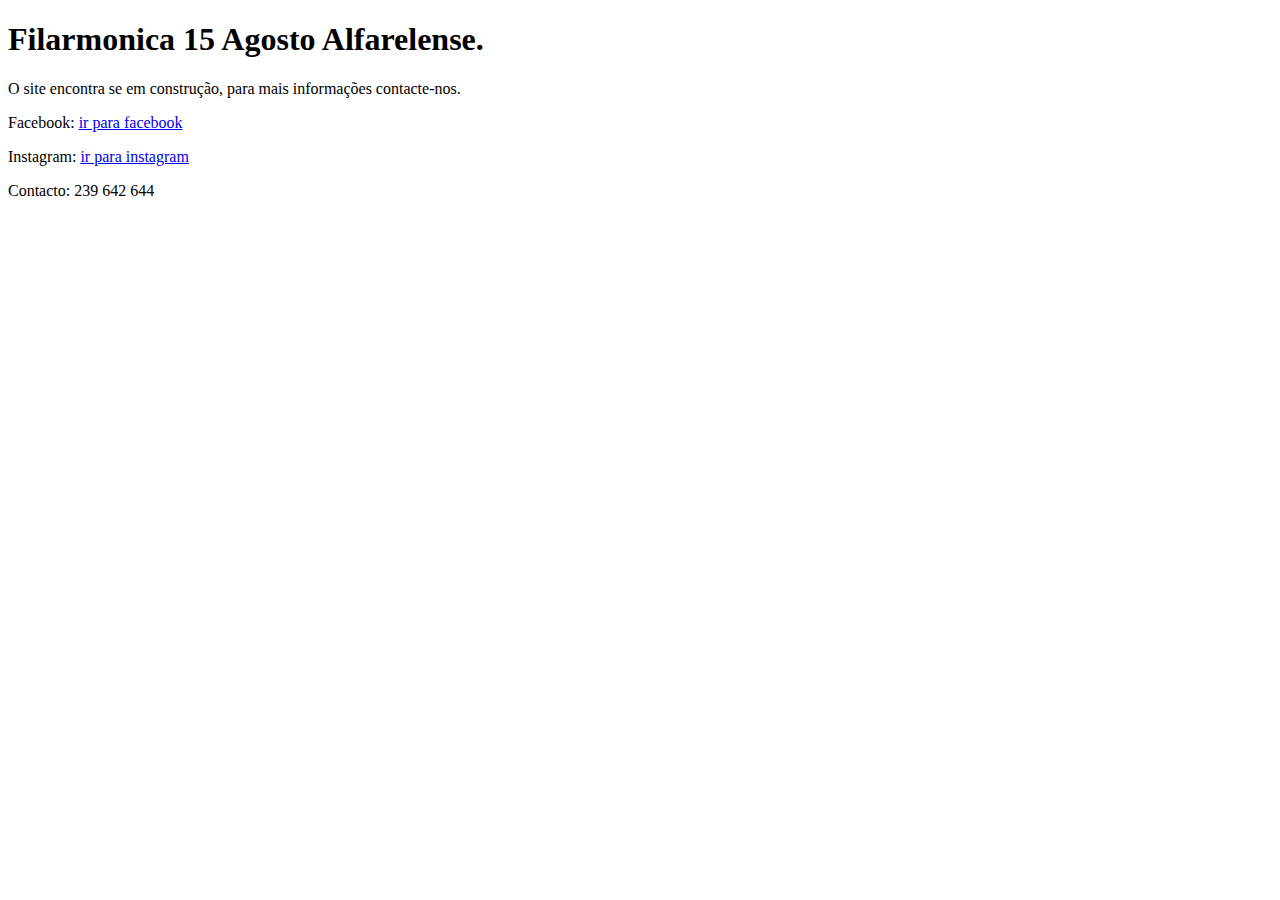
==== index.html @ 176d6acd "Update index.html" ====
<!DOCTYPE html>
<html>
<body>
<h1>Filarmonica 15 Agosto Alfarelense.</h1>
<p>O site encontra se em construção, para mais informações contacte-nos.</p>
<p></p>
<p>Facebook: <a href="https://www.facebook.com/F15AA" target="_self">ir para facebook</a></p>
<p>Instagram: <a href= "https://www.instagram.com/filarmonica15agostoalfarelense" target="_self">ir para instagram</a></p>
<p>Contacto: 239 642 644</p>
</body>
</html>
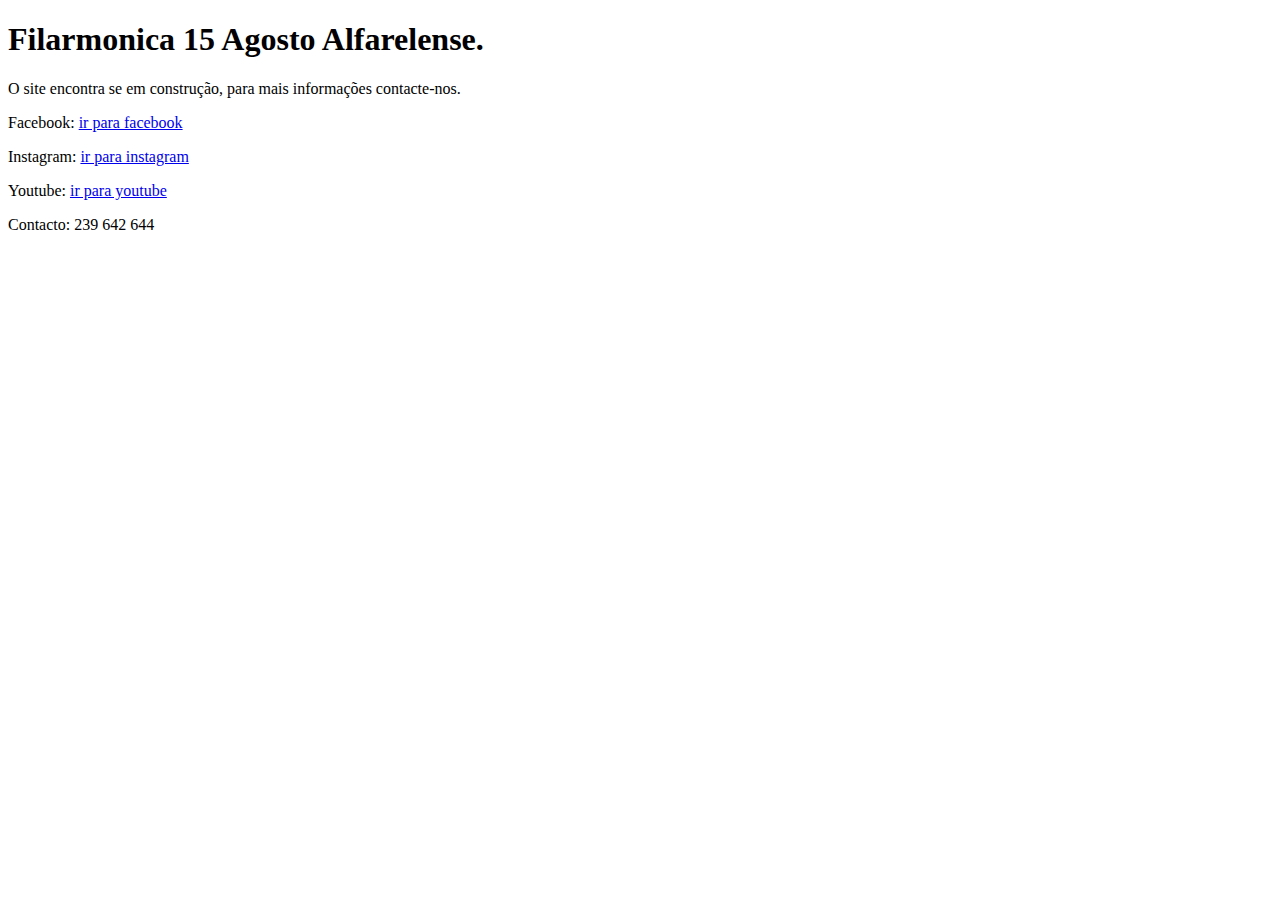
==== commit 8a2ffeab: "Update index.html" ====
--- a/index.html
+++ b/index.html
@@ -6,6 +6,7 @@
 <p></p>
 <p>Facebook: <a href="https://www.facebook.com/F15AA" target="_self">ir para facebook</a></p>
 <p>Instagram: <a href= "https://www.instagram.com/filarmonica15agostoalfarelense" target="_self">ir para instagram</a></p>
+<p>Youtube: <a href= "https://www.youtube.com/channel/UCuTvdpS-hu16JOE6LUbChKw" target="_self">ir para youtube</a></p>
 <p>Contacto: 239 642 644</p>
 </body>
 </html>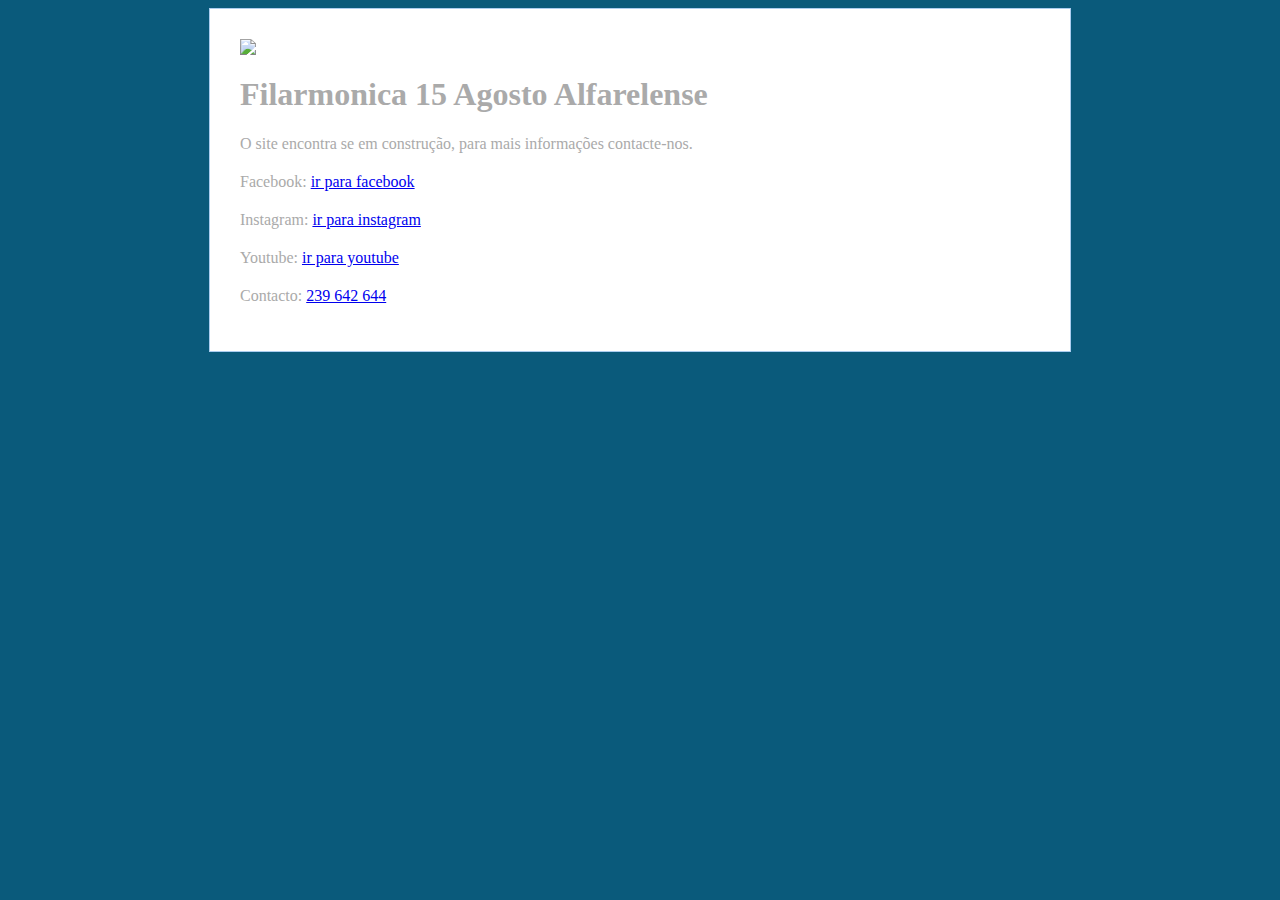
==== commit 9feff01c: "Update index.html" ====
--- a/index.html
+++ b/index.html
@@ -1,12 +1,58 @@
 <!DOCTYPE html>
+
 <html>
-<body>
-<h1>Filarmonica 15 Agosto Alfarelense.</h1>
-<p>O site encontra se em construção, para mais informações contacte-nos.</p>
-<p></p>
-<p>Facebook: <a href="https://www.facebook.com/F15AA" target="_self">ir para facebook</a></p>
-<p>Instagram: <a href= "https://www.instagram.com/filarmonica15agostoalfarelense" target="_self">ir para instagram</a></p>
-<p>Youtube: <a href= "https://www.youtube.com/channel/UCuTvdpS-hu16JOE6LUbChKw" target="_self">ir para youtube</a></p>
-<p>Contacto: 239 642 644</p>
-</body>
+	<head>
+		<meta http-equiv="Content-Type" content="text/html; charset=UTF-8">
+		<title>Filarmónica 15 de Agosto Alfarelense</title>
+		<style>
+			body{
+				background-color: #0a5a7b;
+			}
+
+			#Base{
+				width: 800px;
+				margin: 20px auto;
+				color: #aaaaaa;
+				background-color: #ffffff;
+				border:1px solid #abcdef; 
+				padding:30px; 
+				margin:0px auto;
+			}
+			
+			#cab{
+				float: left;
+			}
+			
+			h1{
+				float: left;
+
+			}
+
+			img{
+				float: left;
+				
+			}
+			
+			p{
+			text-align: justify;
+			margin-top: 20px;
+			}
+
+		</style>
+	</head>
+	<body>
+		<div id="Base">
+			<div id="cab" >
+				<img src="https://scontent-lis1-1.xx.fbcdn.net/v/t1.6435-9/241415270_4246354282148278_948002894700824013_n.jpg?_nc_cat=109&ccb=1-5&_nc_sid=e3f864&_nc_ohc=2CJKUDHSoQcAX8wFWsX&_nc_ht=scontent-lis1-1.xx&oh=d2b21a3b890ddbee6d92ccc8cae8b334&oe=615CCCC7" width="750">
+				<h1>Filarmonica 15 Agosto Alfarelense</h1>
+				<img src="https://scontent.fopo2-1.fna.fbcdn.net/v/t1.18169-9/10479709_692787920838283_4136813164010183348_n.jpg?_nc_cat=103&ccb=1-5&_nc_sid=09cbfe&_nc_ohc=R0WC56CFIAQAX_1MlWP&_nc_ht=scontent.fopo2-1.fna&oh=73fb363c456a7789998c1f45a066cf59&oe=615CC118" alt="" height="76">
+			</div>
+			
+			<p>O site encontra se em construção, para mais informações contacte-nos.</p>
+			<p>Facebook: <a href="https://www.facebook.com/F15AA" target="_self">ir para facebook</a></p>
+			<p>Instagram: <a href="https://www.instagram.com/filarmonica15agostoalfarelense" target="_self">ir para instagram</a></p>
+			<p>Youtube: <a href="https://www.youtube.com/channel/UCuTvdpS-hu16JOE6LUbChKw" target="_self">ir para youtube</a></p>
+			<p>Contacto: <a href="tel:+351239642644"> 239 642 644 </a></p>
+		</div>
+	</body>
 </html>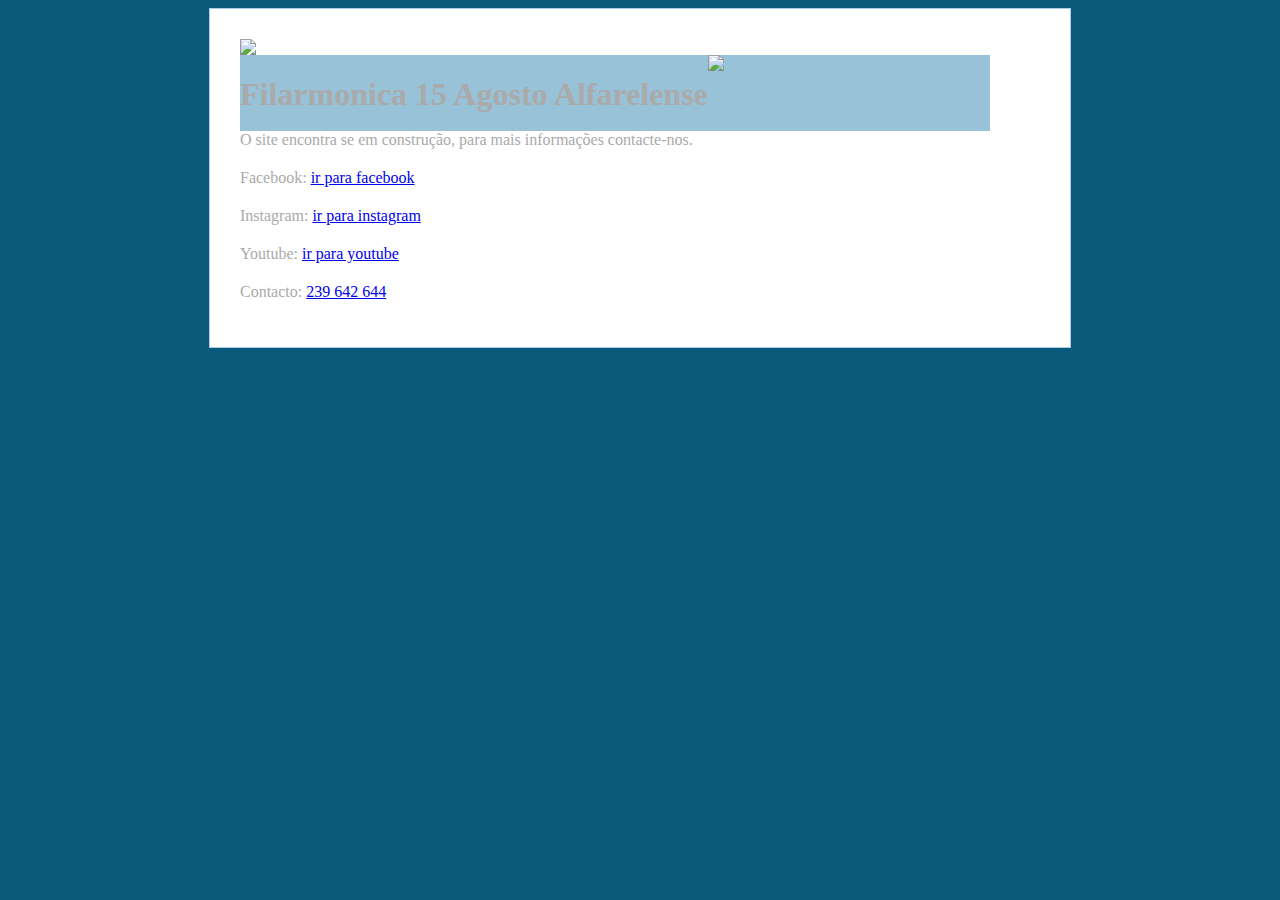
==== commit 06cbedb6: "Update index.html" ====
--- a/index.html
+++ b/index.html
@@ -21,6 +21,15 @@
 			
 			#cab{
 				float: left;
+								
+			}
+			
+			#lin{
+				width: 750px;
+				height: 76px;
+				background-color: #98c2d7;
+				float: left;
+				align: center;
 			}
 			
 			h1{
@@ -39,13 +48,19 @@
 			}
 
 		</style>
+		<script>
+		function inic(){
+			}
+		</script>
 	</head>
-	<body>
+	<body onload="inic()">
 		<div id="Base">
 			<div id="cab" >
-				<img src="https://scontent-lis1-1.xx.fbcdn.net/v/t1.6435-9/241415270_4246354282148278_948002894700824013_n.jpg?_nc_cat=109&ccb=1-5&_nc_sid=e3f864&_nc_ohc=2CJKUDHSoQcAX8wFWsX&_nc_ht=scontent-lis1-1.xx&oh=d2b21a3b890ddbee6d92ccc8cae8b334&oe=615CCCC7" width="750">
+				<img src="https://scontent.fopo2-1.fna.fbcdn.net/v/t1.15752-9/s2048x2048/241695767_1434591693575517_8334547935253846459_n.png?_nc_cat=101&ccb=1-5&_nc_sid=ae9488&_nc_ohc=15w28D4sGd4AX9B08Mj&_nc_ht=scontent.fopo2-1.fna&oh=6b35ebe85d7842ed02871d029f4c959c&oe=615E6E19" width="750">
+				<div id="lin">
 				<h1>Filarmonica 15 Agosto Alfarelense</h1>
-				<img src="https://scontent.fopo2-1.fna.fbcdn.net/v/t1.18169-9/10479709_692787920838283_4136813164010183348_n.jpg?_nc_cat=103&ccb=1-5&_nc_sid=09cbfe&_nc_ohc=R0WC56CFIAQAX_1MlWP&_nc_ht=scontent.fopo2-1.fna&oh=73fb363c456a7789998c1f45a066cf59&oe=615CC118" alt="" height="76">
+				<img src="https://scontent.xx.fbcdn.net/v/t1.15752-9/p403x403/57044216_415937505644756_781129945551208448_n.png?_nc_cat=105&ccb=1-5&_nc_sid=aee45a&_nc_ohc=RJlwrNNzDrsAX-UluVb&_nc_ad=z-m&_nc_cid=0&_nc_ht=scontent.xx&oh=49833d64470b1e199f37d886d306cd30&oe=6160516F" height="76">
+				</div>
 			</div>
 			
 			<p>O site encontra se em construção, para mais informações contacte-nos.</p>
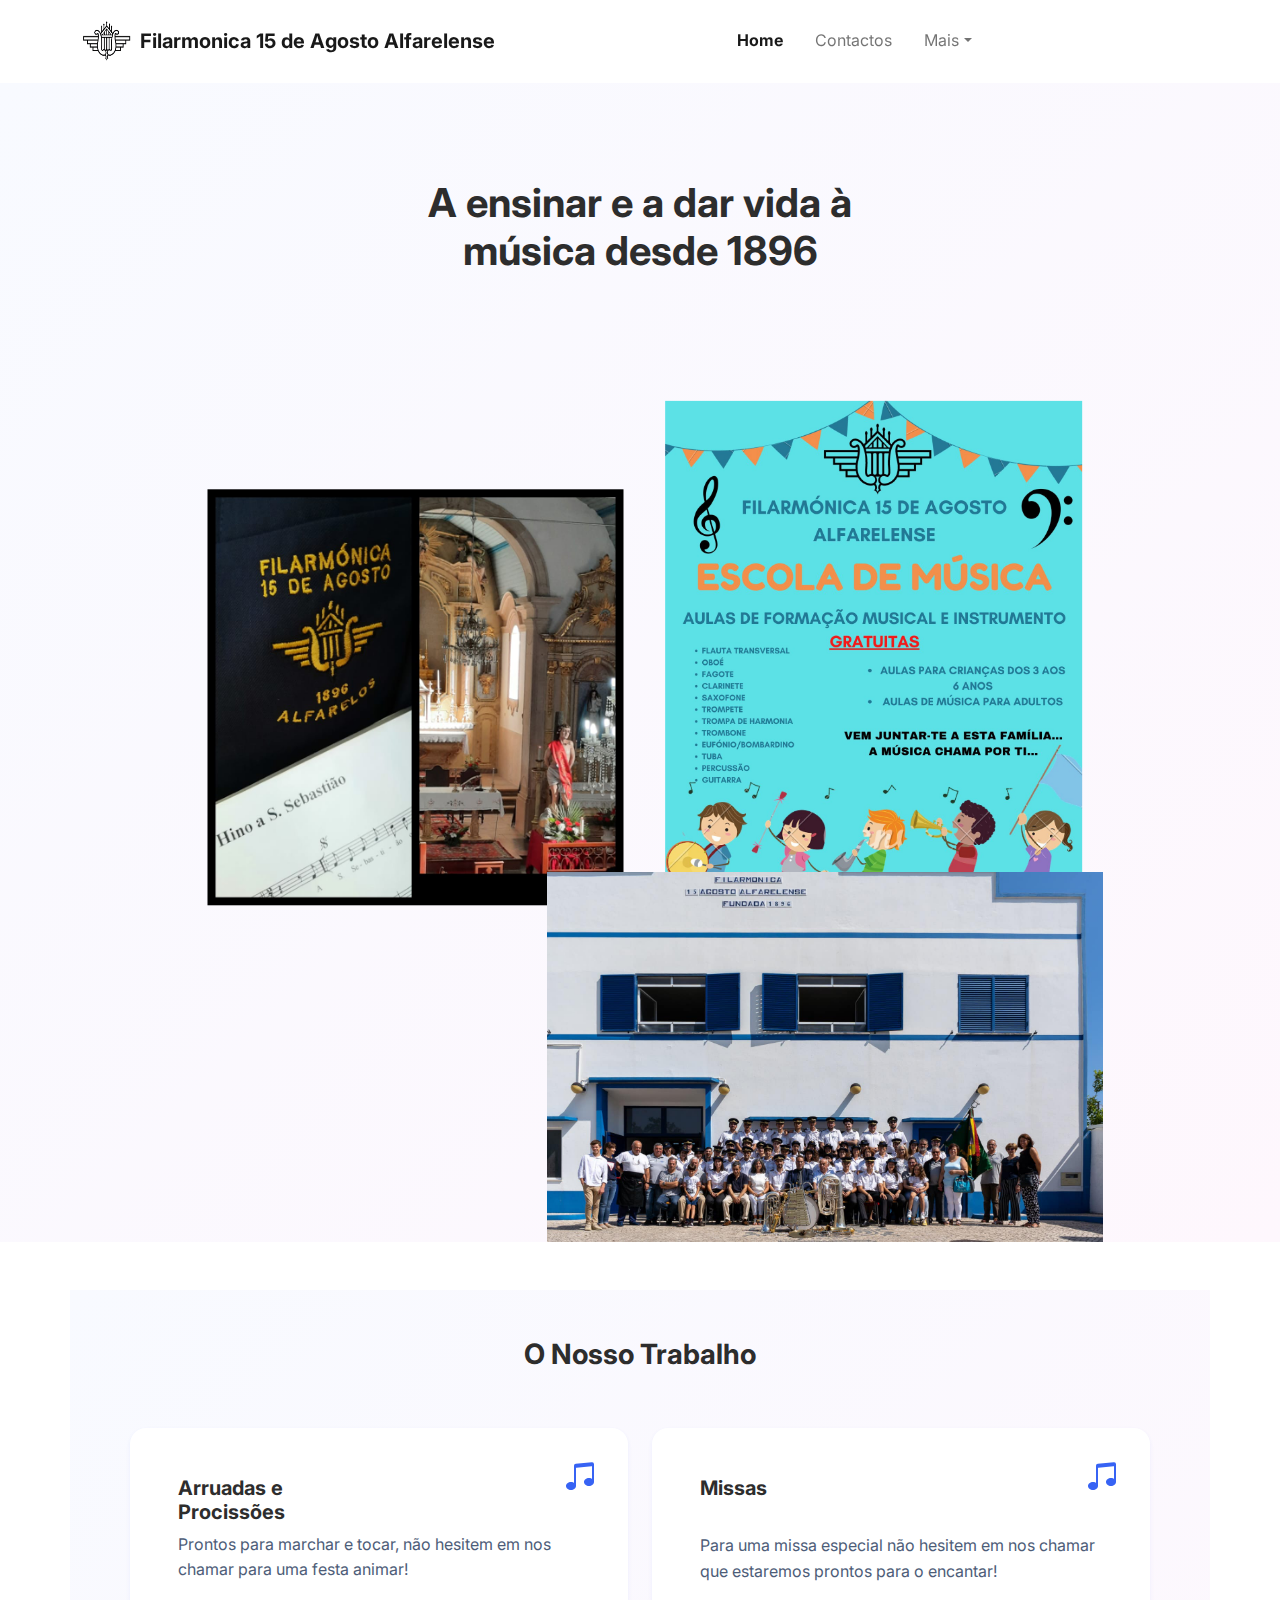
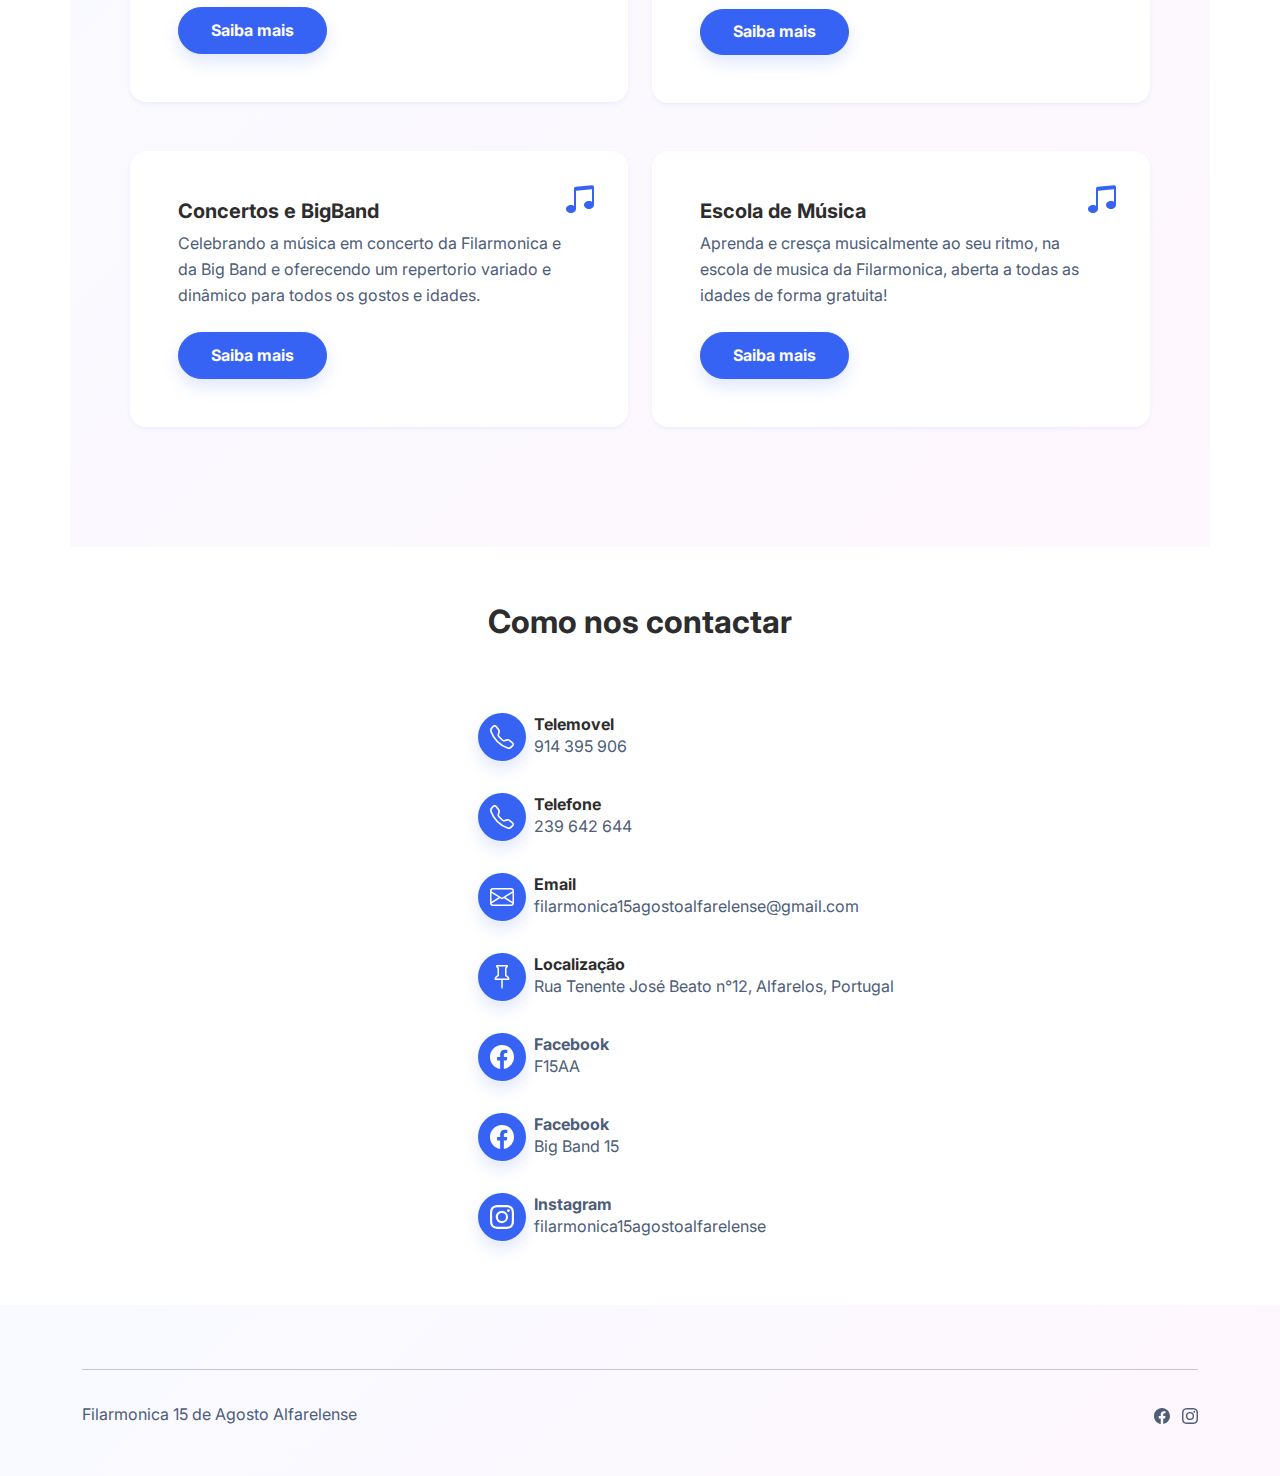
==== commit c2f754ef: "Update 1.0" ====
--- a/index.html
+++ b/index.html
@@ -1,73 +1,209 @@
 <!DOCTYPE html>
+<html lang="en">
 
-<html>
-	<head>
-		<meta http-equiv="Content-Type" content="text/html; charset=UTF-8">
-		<title>Filarmónica 15 de Agosto Alfarelense</title>
-		<style>
-			body{
-				background-color: #0a5a7b;
-			}
+<head>
+    <meta charset="utf-8">
+    <meta name="viewport" content="width=device-width, initial-scale=1.0, shrink-to-fit=no">
+    <title>Home - Filarmonica 15 de Agosto Alfarelense</title>
+    <link rel="stylesheet" href="assets/bootstrap/css/bootstrap.min.css">
+    <link rel="stylesheet" href="https://fonts.googleapis.com/css?family=Inter:300italic,400italic,600italic,700italic,800italic,400,300,600,700,800&amp;display=swap">
+    <link rel="stylesheet" href="assets/fonts/simple-line-icons.min.css">
+    <link rel="stylesheet" href="assets/css/Aux1.css">
+    <link rel="stylesheet" href="assets/css/Features-Image-icons.css">
+    <link rel="stylesheet" href="assets/css/Features-Image-images.css">
+    <link rel="stylesheet" href="assets/css/Section-of-Contacts.css">
+</head>
 
-			#Base{
-				width: 800px;
-				margin: 20px auto;
-				color: #aaaaaa;
-				background-color: #ffffff;
-				border:1px solid #abcdef; 
-				padding:30px; 
-				margin:0px auto;
-			}
-			
-			#cab{
-				float: left;
-								
-			}
-			
-			#lin{
-				width: 750px;
-				height: 76px;
-				background-color: #98c2d7;
-				float: left;
-				align: center;
-			}
-			
-			h1{
-				float: left;
+<body style="/*background: url(&quot;design.jpg&quot;);*/background-position: 0 -60px;">
+    <nav class="navbar navbar-light navbar-expand-md sticky-top navbar-shrink py-3" id="mainNav">
+        <div class="container"><a class="navbar-brand d-flex align-items-center" href="index.html"><img class="img-fluid" src="assets/img/logo_banda_sem_fundo.png" style="width: 50px;height: 40px;margin: 0px 8px 0px 0px;"><span>Filarmonica 15 de Agosto Alfarelense</span></a><button class="navbar-toggler" data-bs-toggle="collapse"><span class="visually-hidden">Toggle navigation</span><span class="navbar-toggler-icon"></span></button><div id="navcol-2" class="collapse navbar-collapse">
+    <ul class="navbar-nav mx-auto">
+        <li class="nav-item"><a class="nav-link active" href="index.html">Home</a></li>
+        <li class="nav-item"><a class="nav-link" href="contacts.html">Contactos</a></li>
+        <li class="nav-item dropdown"><a class="dropdown-toggle nav-link" aria-expanded="false" data-bs-toggle="dropdown" href="#">Mais</a>
+            <div class="dropdown-menu"><a class="dropdown-item" href="error.html">Escolas de Música</a><a class="dropdown-item" href="error.html">Concertos</a><a class="dropdown-item" href="error.html">Serviços</a></div>
+        </li>
+    </ul>
+</div></div>
+    </nav>
+    <header class="bg-primary-gradient">
+        <div class="container pt-4 pt-xl-5">
+            <div class="row pt-5">
+                <div class="col-md-8 col-xl-6 text-center text-md-start mx-auto">
+                    <div class="text-center">
+                        <h1 class="fw-bold">A ensinar e a dar vida à música desde 1896</h1>
+                    </div>
+                </div>
+                <div class="col-12 col-lg-10 mx-auto">
+                    <div class="position-relative" style="display: flex;flex-wrap: wrap;justify-content: flex-end;">
+                        <div style="position: relative;flex: 0 0 45%;transform: translate3d(-15%, 35%, 0);"><img class="img-fluid" src="assets/img/Imagem_talvez.jpg"></div>
+                        <div style="position: relative;flex: 0 0 45%;transform: translate3d(-5%, 20%, 0);background: url(&quot;https://cdn.bootstrapstudio.io/placeholders/1400x800.png&quot;);"><img class="img-fluid" src="assets/img/escola_de_musica.jpg"></div>
+                        <div style="position: relative;flex: 0 0 60%;transform: translate3d(0, 0%, 0);"><img class="img-fluid" src="assets/img/foto_completa.jpg"></div>
+                    </div>
+                </div>
+            </div>
+        </div>
+    </header>
+    <section class="py-5" style="margin-bottom: -48px;"></section>
+    <section>
+        <div class="container bg-primary-gradient py-5">
+            <div class="row">
+                <div class="col-md-8 col-xl-6 text-center mx-auto">
+                    <h3 class="fw-bold">O Nosso Trabalho</h3>
+                </div>
+            </div>
+            <div class="py-5 p-lg-5">
+                <div class="row row-cols-1 row-cols-md-2">
+                    <div class="col mb-5">
+                        <div class="card shadow-sm">
+                            <div class="card-body px-4 py-5 px-md-5">
+                                <div class="bs-icon-lg d-flex justify-content-center align-items-center mb-3 bs-icon" style="top: 1rem;right: 1rem;position: absolute;width: 64px;height: 64px;"><svg xmlns="http://www.w3.org/2000/svg" width="1em" height="1em" fill="currentColor" viewBox="0 0 16 16" class="bi bi-music-note-beamed" style="width: 32px;height: 32px;">
+                                        <path d="M6 13c0 1.105-1.12 2-2.5 2S1 14.105 1 13c0-1.104 1.12-2 2.5-2s2.5.896 2.5 2zm9-2c0 1.105-1.12 2-2.5 2s-2.5-.895-2.5-2 1.12-2 2.5-2 2.5.895 2.5 2z"></path>
+                                        <path fill-rule="evenodd" d="M14 11V2h1v9h-1zM6 3v10H5V3h1z"></path>
+                                        <path d="M5 2.905a1 1 0 0 1 .9-.995l8-.8a1 1 0 0 1 1.1.995V3L5 4V2.905z"></path>
+                                    </svg></div>
+                                <h5 class="fw-bold card-title">Arruadas e<br>Procissões</h5>
+                                <p class="text-muted card-text mb-4">Prontos para marchar e tocar, não hesitem em nos chamar para uma festa animar!</p><a class="btn btn-primary shadow" role="button" href="error.html">Saiba mais</a>
+                            </div>
+                        </div>
+                    </div>
+                    <div class="col mb-5">
+                        <div class="card shadow-sm">
+                            <div class="card-body px-4 py-5 px-md-5">
+                                <div class="bs-icon-lg d-flex justify-content-center align-items-center mb-3 bs-icon" style="top: 1rem;right: 1rem;position: absolute;width: 64px;height: 64px;"><svg xmlns="http://www.w3.org/2000/svg" width="1em" height="1em" fill="currentColor" viewBox="0 0 16 16" class="bi bi-music-note-beamed" style="width: 32px;height: 32px;">
+                                        <path d="M6 13c0 1.105-1.12 2-2.5 2S1 14.105 1 13c0-1.104 1.12-2 2.5-2s2.5.896 2.5 2zm9-2c0 1.105-1.12 2-2.5 2s-2.5-.895-2.5-2 1.12-2 2.5-2 2.5.895 2.5 2z"></path>
+                                        <path fill-rule="evenodd" d="M14 11V2h1v9h-1zM6 3v10H5V3h1z"></path>
+                                        <path d="M5 2.905a1 1 0 0 1 .9-.995l8-.8a1 1 0 0 1 1.1.995V3L5 4V2.905z"></path>
+                                    </svg></div>
+                                <h5 class="fw-bold card-title">Missas</h5>
+                                <p class="text-muted card-text mb-4"><br>Para uma missa especial não hesitem em nos chamar que estaremos prontos para o encantar!<br></p><a class="btn btn-primary shadow" role="button" href="error.html">Saiba mais</a>
+                            </div>
+                        </div>
+                    </div>
+                    <div class="col mb-4">
+                        <div class="card shadow-sm">
+                            <div class="card-body px-4 py-5 px-md-5">
+                                <div class="bs-icon-lg d-flex justify-content-center align-items-center mb-3 bs-icon" style="top: 1rem;right: 1rem;position: absolute;width: 64px;height: 64px;"><svg xmlns="http://www.w3.org/2000/svg" width="1em" height="1em" fill="currentColor" viewBox="0 0 16 16" class="bi bi-music-note-beamed" style="width: 32px;height: 32px;">
+                                        <path d="M6 13c0 1.105-1.12 2-2.5 2S1 14.105 1 13c0-1.104 1.12-2 2.5-2s2.5.896 2.5 2zm9-2c0 1.105-1.12 2-2.5 2s-2.5-.895-2.5-2 1.12-2 2.5-2 2.5.895 2.5 2z"></path>
+                                        <path fill-rule="evenodd" d="M14 11V2h1v9h-1zM6 3v10H5V3h1z"></path>
+                                        <path d="M5 2.905a1 1 0 0 1 .9-.995l8-.8a1 1 0 0 1 1.1.995V3L5 4V2.905z"></path>
+                                    </svg></div>
+                                <h5 class="fw-bold card-title">Concertos e BigBand</h5>
+                                <p class="text-muted card-text mb-4">Celebrando a música em concerto da Filarmonica e da Big Band e oferecendo um repertorio variado e dinâmico para todos os gostos e idades.<br></p><a class="btn btn-primary shadow" role="button" href="error.html">Saiba mais</a>
+                            </div>
+                        </div>
+                    </div>
+                    <div class="col mb-4">
+                        <div class="card shadow-sm">
+                            <div class="card-body px-4 py-5 px-md-5">
+                                <div class="bs-icon-lg d-flex justify-content-center align-items-center mb-3 bs-icon" style="top: 1rem;right: 1rem;position: absolute;width: 64px;height: 64px;"><svg xmlns="http://www.w3.org/2000/svg" width="1em" height="1em" fill="currentColor" viewBox="0 0 16 16" class="bi bi-music-note-beamed" style="width: 32px;height: 32px;">
+                                        <path d="M6 13c0 1.105-1.12 2-2.5 2S1 14.105 1 13c0-1.104 1.12-2 2.5-2s2.5.896 2.5 2zm9-2c0 1.105-1.12 2-2.5 2s-2.5-.895-2.5-2 1.12-2 2.5-2 2.5.895 2.5 2z"></path>
+                                        <path fill-rule="evenodd" d="M14 11V2h1v9h-1zM6 3v10H5V3h1z"></path>
+                                        <path d="M5 2.905a1 1 0 0 1 .9-.995l8-.8a1 1 0 0 1 1.1.995V3L5 4V2.905z"></path>
+                                    </svg></div>
+                                <h5 class="fw-bold card-title">Escola de Música</h5>
+                                <p class="text-muted card-text mb-4">Aprenda e cresça musicalmente ao seu ritmo, na escola de musica da Filarmonica, aberta a todas as idades de forma gratuita!<br></p><a class="btn btn-primary shadow" role="button" href="error.html">Saiba mais</a>
+                            </div>
+                        </div>
+                    </div>
+                </div>
+            </div>
+        </div>
+    </section>
+    <section class="py-5">
+        <div class="container">
+            <div class="row mb-5">
+                <div class="col-md-8 col-xl-6 text-center mx-auto">
+                    <p class="fw-bold text-success mb-2"></p>
+                    <h2 class="fw-bold">Como nos contactar</h2>
+                </div>
+            </div>
+            <div class="row d-flex justify-content-center">
+                <div class="col-md-4 col-xl-4 d-flex justify-content-center justify-content-xl-start">
+                    <div class="d-flex flex-wrap flex-md-column justify-content-md-start align-items-md-start h-100" style="min-width: 353.6px;">
+                        <div class="d-flex align-items-center p-3">
+                            <div class="bs-icon-md bs-icon-circle bs-icon-primary shadow d-flex flex-shrink-0 justify-content-center align-items-center d-inline-block bs-icon bs-icon-md"><svg xmlns="http://www.w3.org/2000/svg" width="1em" height="1em" fill="currentColor" viewBox="0 0 16 16" class="bi bi-telephone">
+                                    <path d="M3.654 1.328a.678.678 0 0 0-1.015-.063L1.605 2.3c-.483.484-.661 1.169-.45 1.77a17.568 17.568 0 0 0 4.168 6.608 17.569 17.569 0 0 0 6.608 4.168c.601.211 1.286.033 1.77-.45l1.034-1.034a.678.678 0 0 0-.063-1.015l-2.307-1.794a.678.678 0 0 0-.58-.122l-2.19.547a1.745 1.745 0 0 1-1.657-.459L5.482 8.062a1.745 1.745 0 0 1-.46-1.657l.548-2.19a.678.678 0 0 0-.122-.58L3.654 1.328zM1.884.511a1.745 1.745 0 0 1 2.612.163L6.29 2.98c.329.423.445.974.315 1.494l-.547 2.19a.678.678 0 0 0 .178.643l2.457 2.457a.678.678 0 0 0 .644.178l2.189-.547a1.745 1.745 0 0 1 1.494.315l2.306 1.794c.829.645.905 1.87.163 2.611l-1.034 1.034c-.74.74-1.846 1.065-2.877.702a18.634 18.634 0 0 1-7.01-4.42 18.634 18.634 0 0 1-4.42-7.009c-.362-1.03-.037-2.137.703-2.877L1.885.511z"></path>
+                                </svg></div>
+                            <div class="px-2">
+                                <h6 class="fw-bold mb-0">Telemovel</h6>
+                                <p class="text-muted mb-0">914 395 906</p>
+                            </div>
+                        </div>
+                        <div class="d-flex align-items-center p-3">
+                            <div class="bs-icon-md bs-icon-circle bs-icon-primary shadow d-flex flex-shrink-0 justify-content-center align-items-center d-inline-block bs-icon bs-icon-md"><svg xmlns="http://www.w3.org/2000/svg" width="1em" height="1em" fill="currentColor" viewBox="0 0 16 16" class="bi bi-telephone">
+                                    <path d="M3.654 1.328a.678.678 0 0 0-1.015-.063L1.605 2.3c-.483.484-.661 1.169-.45 1.77a17.568 17.568 0 0 0 4.168 6.608 17.569 17.569 0 0 0 6.608 4.168c.601.211 1.286.033 1.77-.45l1.034-1.034a.678.678 0 0 0-.063-1.015l-2.307-1.794a.678.678 0 0 0-.58-.122l-2.19.547a1.745 1.745 0 0 1-1.657-.459L5.482 8.062a1.745 1.745 0 0 1-.46-1.657l.548-2.19a.678.678 0 0 0-.122-.58L3.654 1.328zM1.884.511a1.745 1.745 0 0 1 2.612.163L6.29 2.98c.329.423.445.974.315 1.494l-.547 2.19a.678.678 0 0 0 .178.643l2.457 2.457a.678.678 0 0 0 .644.178l2.189-.547a1.745 1.745 0 0 1 1.494.315l2.306 1.794c.829.645.905 1.87.163 2.611l-1.034 1.034c-.74.74-1.846 1.065-2.877.702a18.634 18.634 0 0 1-7.01-4.42 18.634 18.634 0 0 1-4.42-7.009c-.362-1.03-.037-2.137.703-2.877L1.885.511z"></path>
+                                </svg></div>
+                            <div class="px-2">
+                                <h6 class="fw-bold mb-0">Telefone</h6>
+                                <p class="text-muted mb-0">239 642 644<br></p>
+                            </div>
+                        </div>
+                        <div class="d-flex align-items-center p-3">
+                            <div class="bs-icon-md bs-icon-circle bs-icon-primary shadow d-flex flex-shrink-0 justify-content-center align-items-center d-inline-block bs-icon bs-icon-md"><svg xmlns="http://www.w3.org/2000/svg" width="1em" height="1em" fill="currentColor" viewBox="0 0 16 16" class="bi bi-envelope">
+                                    <path fill-rule="evenodd" d="M0 4a2 2 0 0 1 2-2h12a2 2 0 0 1 2 2v8a2 2 0 0 1-2 2H2a2 2 0 0 1-2-2V4Zm2-1a1 1 0 0 0-1 1v.217l7 4.2 7-4.2V4a1 1 0 0 0-1-1H2Zm13 2.383-4.708 2.825L15 11.105V5.383Zm-.034 6.876-5.64-3.471L8 9.583l-1.326-.795-5.64 3.47A1 1 0 0 0 2 13h12a1 1 0 0 0 .966-.741ZM1 11.105l4.708-2.897L1 5.383v5.722Z"></path>
+                                </svg></div>
+                            <div class="px-2">
+                                <h6 class="fw-bold mb-0">Email</h6>
+                                <p class="text-muted mb-0">filarmonica15agostoalfarelense@gmail.com</p>
+                            </div>
+                        </div>
+                        <div class="d-flex align-items-center p-3">
+                            <div class="bs-icon-md bs-icon-circle bs-icon-primary shadow d-flex flex-shrink-0 justify-content-center align-items-center d-inline-block bs-icon bs-icon-md"><svg xmlns="http://www.w3.org/2000/svg" width="1em" height="1em" fill="currentColor" viewBox="0 0 16 16" class="bi bi-pin">
+                                    <path d="M4.146.146A.5.5 0 0 1 4.5 0h7a.5.5 0 0 1 .5.5c0 .68-.342 1.174-.646 1.479-.126.125-.25.224-.354.298v4.431l.078.048c.203.127.476.314.751.555C12.36 7.775 13 8.527 13 9.5a.5.5 0 0 1-.5.5h-4v4.5c0 .276-.224 1.5-.5 1.5s-.5-1.224-.5-1.5V10h-4a.5.5 0 0 1-.5-.5c0-.973.64-1.725 1.17-2.189A5.921 5.921 0 0 1 5 6.708V2.277a2.77 2.77 0 0 1-.354-.298C4.342 1.674 4 1.179 4 .5a.5.5 0 0 1 .146-.354zm1.58 1.408-.002-.001.002.001zm-.002-.001.002.001A.5.5 0 0 1 6 2v5a.5.5 0 0 1-.276.447h-.002l-.012.007-.054.03a4.922 4.922 0 0 0-.827.58c-.318.278-.585.596-.725.936h7.792c-.14-.34-.407-.658-.725-.936a4.915 4.915 0 0 0-.881-.61l-.012-.006h-.002A.5.5 0 0 1 10 7V2a.5.5 0 0 1 .295-.458 1.775 1.775 0 0 0 .351-.271c.08-.08.155-.17.214-.271H5.14c.06.1.133.191.214.271a1.78 1.78 0 0 0 .37.282z"></path>
+                                </svg></div>
+                            <div class="px-2">
+                                <h6 class="fw-bold mb-0">Localização</h6>
+                                <p class="text-nowrap text-muted mb-0">Rua Tenente José Beato n°12, Alfarelos, Portugal<br></p>
+                            </div>
+                        </div><a href="https://www.facebook.com/F15AA"><div class="d-flex align-items-center p-3">
+    <div class="bs-icon-md bs-icon-circle bs-icon-primary shadow d-flex flex-shrink-0 justify-content-center align-items-center d-inline-block bs-icon bs-icon-md"><svg class="bi bi-facebook" xmlns="http://www.w3.org/2000/svg" width="1em" height="1em" fill="currentColor" viewBox="0 0 16 16">
+            <path d="M16 8.049c0-4.446-3.582-8.05-8-8.05C3.58 0-.002 3.603-.002 8.05c0 4.017 2.926 7.347 6.75 7.951v-5.625h-2.03V8.05H6.75V6.275c0-2.017 1.195-3.131 3.022-3.131.876 0 1.791.157 1.791.157v1.98h-1.009c-.993 0-1.303.621-1.303 1.258v1.51h2.218l-.354 2.326H9.25V16c3.824-.604 6.75-3.934 6.75-7.951z"></path>
+        </svg></div>
+    <div class="px-2">
+        <h6 class="fw-bold mb-0">Facebook</h6>
+        <p class="text-nowrap text-muted mb-0">F15AA<br /></p>
+    </div>
+</div></a><a href="https://www.facebook.com/Bband15"><div class="d-flex align-items-center p-3">
+    <div class="bs-icon-md bs-icon-circle bs-icon-primary shadow d-flex flex-shrink-0 justify-content-center align-items-center d-inline-block bs-icon bs-icon-md"><svg class="bi bi-facebook" xmlns="http://www.w3.org/2000/svg" width="1em" height="1em" fill="currentColor" viewBox="0 0 16 16">
+            <path d="M16 8.049c0-4.446-3.582-8.05-8-8.05C3.58 0-.002 3.603-.002 8.05c0 4.017 2.926 7.347 6.75 7.951v-5.625h-2.03V8.05H6.75V6.275c0-2.017 1.195-3.131 3.022-3.131.876 0 1.791.157 1.791.157v1.98h-1.009c-.993 0-1.303.621-1.303 1.258v1.51h2.218l-.354 2.326H9.25V16c3.824-.604 6.75-3.934 6.75-7.951z"></path>
+        </svg></div>
+    <div class="px-2">
+        <h6 class="fw-bold mb-0">Facebook</h6>
+        <p class="text-nowrap text-muted mb-0">Big Band 15<br /></p>
+    </div>
+</div></a><a href= "https://www.instagram.com/filarmonica15agostoalfarelense/"><div class="d-flex align-items-center p-3">
+    <div class="bs-icon-md bs-icon-circle bs-icon-primary shadow d-flex flex-shrink-0 justify-content-center align-items-center d-inline-block bs-icon bs-icon-md"><svg class="bi bi-instagram" xmlns="http://www.w3.org/2000/svg" width="1em" height="1em" fill="currentColor" viewBox="0 0 16 16">
+            <path d="M8 0C5.829 0 5.556.01 4.703.048 3.85.088 3.269.222 2.76.42a3.917 3.917 0 0 0-1.417.923A3.927 3.927 0 0 0 .42 2.76C.222 3.268.087 3.85.048 4.7.01 5.555 0 5.827 0 8.001c0 2.172.01 2.444.048 3.297.04.852.174 1.433.372 1.942.205.526.478.972.923 1.417.444.445.89.719 1.416.923.51.198 1.09.333 1.942.372C5.555 15.99 5.827 16 8 16s2.444-.01 3.298-.048c.851-.04 1.434-.174 1.943-.372a3.916 3.916 0 0 0 1.416-.923c.445-.445.718-.891.923-1.417.197-.509.332-1.09.372-1.942C15.99 10.445 16 10.173 16 8s-.01-2.445-.048-3.299c-.04-.851-.175-1.433-.372-1.941a3.926 3.926 0 0 0-.923-1.417A3.911 3.911 0 0 0 13.24.42c-.51-.198-1.092-.333-1.943-.372C10.443.01 10.172 0 7.998 0h.003zm-.717 1.442h.718c2.136 0 2.389.007 3.232.046.78.035 1.204.166 1.486.275.373.145.64.319.92.599.28.28.453.546.598.92.11.281.24.705.275 1.485.039.843.047 1.096.047 3.231s-.008 2.389-.047 3.232c-.035.78-.166 1.203-.275 1.485a2.47 2.47 0 0 1-.599.919c-.28.28-.546.453-.92.598-.28.11-.704.24-1.485.276-.843.038-1.096.047-3.232.047s-2.39-.009-3.233-.047c-.78-.036-1.203-.166-1.485-.276a2.478 2.478 0 0 1-.92-.598 2.48 2.48 0 0 1-.6-.92c-.109-.281-.24-.705-.275-1.485-.038-.843-.046-1.096-.046-3.233 0-2.136.008-2.388.046-3.231.036-.78.166-1.204.276-1.486.145-.373.319-.64.599-.92.28-.28.546-.453.92-.598.282-.11.705-.24 1.485-.276.738-.034 1.024-.044 2.515-.045v.002zm4.988 1.328a.96.96 0 1 0 0 1.92.96.96 0 0 0 0-1.92zm-4.27 1.122a4.109 4.109 0 1 0 0 8.217 4.109 4.109 0 0 0 0-8.217zm0 1.441a2.667 2.667 0 1 1 0 5.334 2.667 2.667 0 0 1 0-5.334z"></path>
+        </svg></div>
+    <div class="px-2">
+        <h6 class="fw-bold mb-0">Instagram</h6>
+        <p class="text-nowrap text-muted mb-0">filarmonica15agostoalfarelense<br /></p>
+        </div>
+</div></a>
+                    </div>
+                </div>
+            </div>
+        </div>
+    </section>
+    <footer class="bg-primary-gradient">
+        <div class="container py-4 py-lg-5">
+            <hr>
+            <div class="text-muted d-flex justify-content-between align-items-center pt-3">
+                <p class="mb-0">Filarmonica 15 de Agosto Alfarelense</p><ul class="list-inline mb-0">
+    <li class="list-inline-item"><a href = "https://www.facebook.com/F15AA"><svg class="bi bi-facebook" xmlns="http://www.w3.org/2000/svg" width="1em" height="1em" fill="currentColor" viewBox="0 0 16 16">
+            <path d="M16 8.049c0-4.446-3.582-8.05-8-8.05C3.58 0-.002 3.603-.002 8.05c0 4.017 2.926 7.347 6.75 7.951v-5.625h-2.03V8.05H6.75V6.275c0-2.017 1.195-3.131 3.022-3.131.876 0 1.791.157 1.791.157v1.98h-1.009c-.993 0-1.303.621-1.303 1.258v1.51h2.218l-.354 2.326H9.25V16c3.824-.604 6.75-3.934 6.75-7.951z"></path>
+        </svg></a></li>
+    <li class="list-inline-item"><a href = "https://www.instagram.com/filarmonica15agostoalfarelense/"><svg class="bi bi-instagram" xmlns="http://www.w3.org/2000/svg" width="1em" height="1em" fill="currentColor" viewBox="0 0 16 16">
+            <path d="M8 0C5.829 0 5.556.01 4.703.048 3.85.088 3.269.222 2.76.42a3.917 3.917 0 0 0-1.417.923A3.927 3.927 0 0 0 .42 2.76C.222 3.268.087 3.85.048 4.7.01 5.555 0 5.827 0 8.001c0 2.172.01 2.444.048 3.297.04.852.174 1.433.372 1.942.205.526.478.972.923 1.417.444.445.89.719 1.416.923.51.198 1.09.333 1.942.372C5.555 15.99 5.827 16 8 16s2.444-.01 3.298-.048c.851-.04 1.434-.174 1.943-.372a3.916 3.916 0 0 0 1.416-.923c.445-.445.718-.891.923-1.417.197-.509.332-1.09.372-1.942C15.99 10.445 16 10.173 16 8s-.01-2.445-.048-3.299c-.04-.851-.175-1.433-.372-1.941a3.926 3.926 0 0 0-.923-1.417A3.911 3.911 0 0 0 13.24.42c-.51-.198-1.092-.333-1.943-.372C10.443.01 10.172 0 7.998 0h.003zm-.717 1.442h.718c2.136 0 2.389.007 3.232.046.78.035 1.204.166 1.486.275.373.145.64.319.92.599.28.28.453.546.598.92.11.281.24.705.275 1.485.039.843.047 1.096.047 3.231s-.008 2.389-.047 3.232c-.035.78-.166 1.203-.275 1.485a2.47 2.47 0 0 1-.599.919c-.28.28-.546.453-.92.598-.28.11-.704.24-1.485.276-.843.038-1.096.047-3.232.047s-2.39-.009-3.233-.047c-.78-.036-1.203-.166-1.485-.276a2.478 2.478 0 0 1-.92-.598 2.48 2.48 0 0 1-.6-.92c-.109-.281-.24-.705-.275-1.485-.038-.843-.046-1.096-.046-3.233 0-2.136.008-2.388.046-3.231.036-.78.166-1.204.276-1.486.145-.373.319-.64.599-.92.28-.28.546-.453.92-.598.282-.11.705-.24 1.485-.276.738-.034 1.024-.044 2.515-.045v.002zm4.988 1.328a.96.96 0 1 0 0 1.92.96.96 0 0 0 0-1.92zm-4.27 1.122a4.109 4.109 0 1 0 0 8.217 4.109 4.109 0 0 0 0-8.217zm0 1.441a2.667 2.667 0 1 1 0 5.334 2.667 2.667 0 0 1 0-5.334z"></path>
+        </svg></a></li>
+</ul>
+            </div>
+        </div>
+    </footer>
+    <script src="assets/js/jquery.min.js"></script>
+    <script src="assets/bootstrap/js/bootstrap.min.js"></script>
+    <script src="assets/js/bold-and-bright.js"></script>
+</body>
 
-			}
-
-			img{
-				float: left;
-				
-			}
-			
-			p{
-			text-align: justify;
-			margin-top: 20px;
-			}
-
-		</style>
-		<script>
-		function inic(){
-			}
-		</script>
-	</head>
-	<body onload="inic()">
-		<div id="Base">
-			<div id="cab" >
-				<img src="https://scontent.fopo2-1.fna.fbcdn.net/v/t1.15752-9/s2048x2048/241695767_1434591693575517_8334547935253846459_n.png?_nc_cat=101&ccb=1-5&_nc_sid=ae9488&_nc_ohc=15w28D4sGd4AX9B08Mj&_nc_ht=scontent.fopo2-1.fna&oh=6b35ebe85d7842ed02871d029f4c959c&oe=615E6E19" width="750">
-				<div id="lin">
-				<h1>Filarmonica 15 Agosto Alfarelense</h1>
-				<img src="https://scontent.xx.fbcdn.net/v/t1.15752-9/p403x403/57044216_415937505644756_781129945551208448_n.png?_nc_cat=105&ccb=1-5&_nc_sid=aee45a&_nc_ohc=RJlwrNNzDrsAX-UluVb&_nc_ad=z-m&_nc_cid=0&_nc_ht=scontent.xx&oh=49833d64470b1e199f37d886d306cd30&oe=6160516F" height="76">
-				</div>
-			</div>
-			
-			<p>O site encontra se em construção, para mais informações contacte-nos.</p>
-			<p>Facebook: <a href="https://www.facebook.com/F15AA" target="_self">ir para facebook</a></p>
-			<p>Instagram: <a href="https://www.instagram.com/filarmonica15agostoalfarelense" target="_self">ir para instagram</a></p>
-			<p>Youtube: <a href="https://www.youtube.com/channel/UCuTvdpS-hu16JOE6LUbChKw" target="_self">ir para youtube</a></p>
-			<p>Contacto: <a href="tel:+351239642644"> 239 642 644 </a></p>
-		</div>
-	</body>
 </html>--- a/assets/css/Aux1.css
+++ b/assets/css/Aux1.css
@@ -0,0 +1,13 @@
+* {
+  /*box-sizing: inherit;*/
+}
+
+*:before, *:after {
+  /*box-sizing: inherit;*/
+}
+
+span {
+  font-style: inherit;
+  font-weight: inherit;
+}
+
--- a/assets/css/Features-Image-icons.css
+++ b/assets/css/Features-Image-icons.css
@@ -0,0 +1,57 @@
+.bs-icon {
+  --bs-icon-size: .75rem;
+  display: flex;
+  flex-shrink: 0;
+  justify-content: center;
+  align-items: center;
+  font-size: var(--bs-icon-size);
+  width: calc(var(--bs-icon-size) * 2);
+  height: calc(var(--bs-icon-size) * 2);
+  color: var(--bs-primary);
+}
+
+.bs-icon-xs {
+  --bs-icon-size: 1rem;
+  width: calc(var(--bs-icon-size) * 1.5);
+  height: calc(var(--bs-icon-size) * 1.5);
+}
+
+.bs-icon-sm {
+  --bs-icon-size: 1rem;
+}
+
+.bs-icon-md {
+  --bs-icon-size: 1.5rem;
+}
+
+.bs-icon-lg {
+  --bs-icon-size: 2rem;
+}
+
+.bs-icon-xl {
+  --bs-icon-size: 2.5rem;
+}
+
+.bs-icon.bs-icon-primary {
+  color: var(--bs-white);
+  background: var(--bs-primary);
+}
+
+.bs-icon.bs-icon-primary-light {
+  color: var(--bs-primary);
+  background: rgba(var(--bs-primary-rgb), .2);
+}
+
+.bs-icon.bs-icon-semi-white {
+  color: var(--bs-primary);
+  background: rgba(255, 255, 255, .5);
+}
+
+.bs-icon.bs-icon-rounded {
+  border-radius: .5rem;
+}
+
+.bs-icon.bs-icon-circle {
+  border-radius: 50%;
+}
+
--- a/assets/css/Features-Image-images.css
+++ b/assets/css/Features-Image-images.css
@@ -0,0 +1,4 @@
+.fit-cover {
+  object-fit: cover;
+}
+
--- a/assets/css/Section-of-Contacts.css
+++ b/assets/css/Section-of-Contacts.css
@@ -0,0 +1,33 @@
+* {
+  /*box-sizing: inherit;*/
+}
+
+*:before, *:after {
+  /*box-sizing: inherit;*/
+}
+
+.bs-icon {
+  --bs-icon-size: .75rem;
+  display: flex;
+  flex-shrink: 0;
+  justify-content: center;
+  align-items: center;
+  font-size: var(--bs-icon-size);
+  width: calc(var(--bs-icon-size) * 2);
+  height: calc(var(--bs-icon-size) * 2);
+  color: var(--bs-primary);
+}
+
+.bs-icon-md {
+  --bs-icon-size: 1.5rem;
+}
+
+.bs-icon.bs-icon-primary {
+  color: var(--bs-white);
+  background: var(--bs-primary);
+}
+
+.bs-icon.bs-icon-circle {
+  border-radius: 50%;
+}
+
